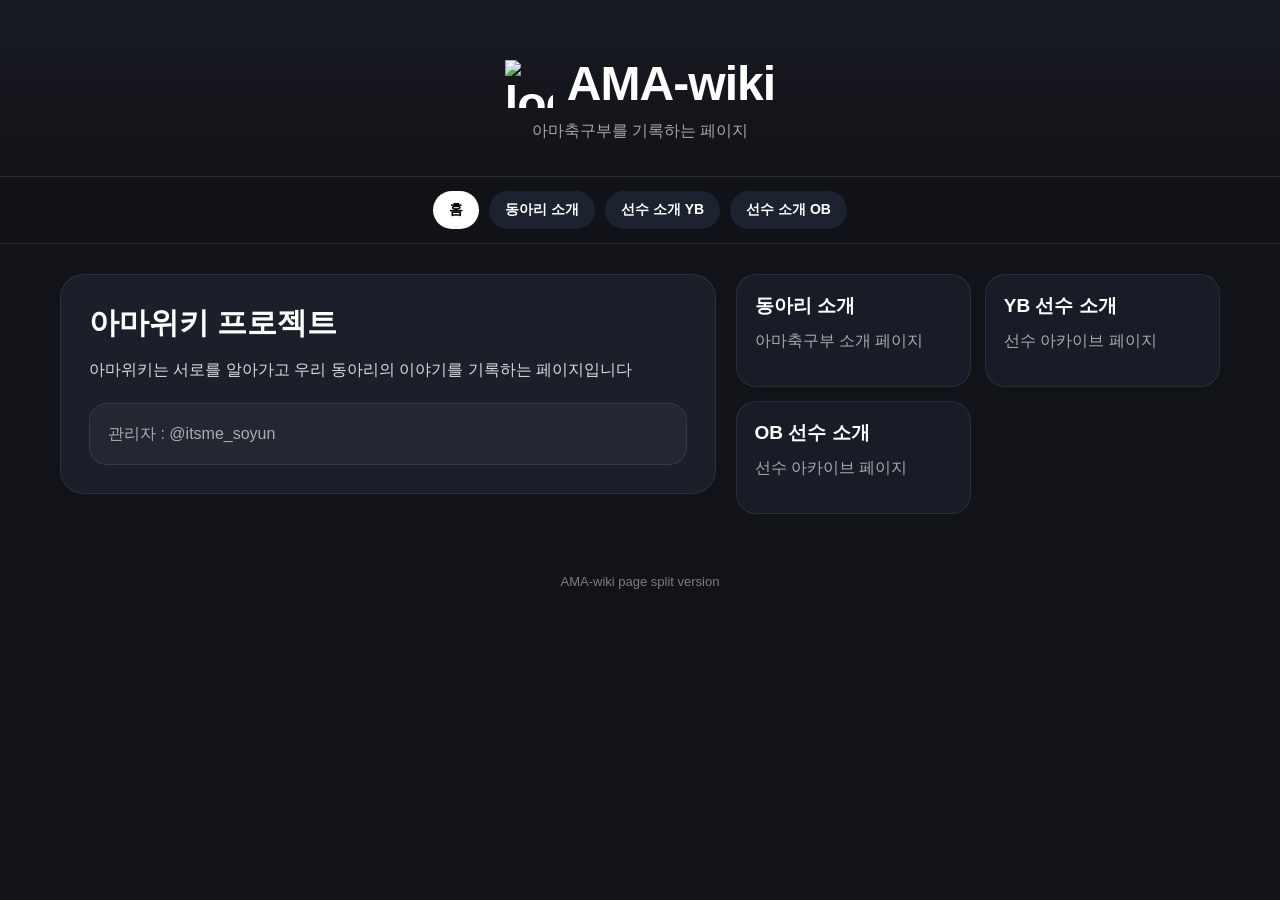
==== index.html @ be775c67 "Add files via upload" ====
<!DOCTYPE html>
<html lang="ko">
<head>
<meta charset="UTF-8">
<meta name="viewport" content="width=device-width, initial-scale=1.0">
<title>AMA-wiki</title>
<link rel="stylesheet" href="style.css">
</head>
<body>
<header class="hero">
  <h1 class="logo-title">
  <img src="image2/아마축구부 로고.png" alt="logo" class="logo-img">
  AMA-wiki
</h1>
  <p>아마축구부를 기록하는 페이지</p>
</header>
<nav class="main-nav"><a href="index.html" class="active">홈</a><a href="club.html" class="">동아리 소개</a><a href="yb.html" class="">선수 소개 YB</a><a href="ob.html" class="">선수 소개 OB</a></nav>
<main class="container">
  <section class="home-grid">
    <div class="intro-card">
      <h2>아마위키 프로젝트</h2>
      <p>아마위키는 서로를 알아가고 우리 동아리의 이야기를 기록하는 페이지입니다</p>
      <div class="notice">관리자 : @itsme_soyun</div>
    </div>
    <div class="link-grid">
      <a class="link-card" href="club.html">
        <h3>동아리 소개</h3>
        <p>아마축구부 소개 페이지</p>
      </a>
      <a class="link-card" href="yb.html">
        <h3>YB 선수 소개</h3>
        <p>선수 아카이브 페이지</p>
      </a>
      <a class="link-card" href="ob.html">
        <h3>OB 선수 소개</h3>
        <p>선수 아카이브 페이지</p>
      </a>
    </div>
  </section>
</main>
<div class="footer">AMA-wiki page split version</div>
</body>
</html>
---- style.css ----
*{box-sizing:border-box}

:root{
  --bg:#111318;
  --panel:#171c26;
  --panel-2:#1a1f29;
  --line:rgba(255,255,255,.08);
  --text:rgba(255,255,255,.84);
  --muted:rgba(255,255,255,.62);
  --pill:#1c2230;
}

html{scroll-behavior:smooth}

body{
  margin:0;
  font-family:-apple-system,BlinkMacSystemFont,"Apple SD Gothic Neo","Pretendard","Noto Sans KR",Arial,sans-serif;
  background:var(--bg);
  color:#fff;
}

a{
  color:inherit;
  text-decoration:none;
}

img{display:block}

/* 헤더 */
header.hero{
  padding:56px 20px 34px;
  text-align:center;
  border-bottom:1px solid var(--line);
  background:linear-gradient(to bottom,#171a21,#111318);
}

.hero h1{
  margin:0;
  font-size:48px;
  font-weight:800;
  letter-spacing:-.02em;
}

.hero p{
  margin:10px 0 0;
  color:var(--muted);
}

.logo-title{
  display:flex;
  align-items:center;
  justify-content:center;
  gap:14px;
}

.logo-img{
  width:48px;
  height:48px;
  object-fit:contain;
}

/* 네비 */
.main-nav{
  position:sticky;
  top:0;
  z-index:30;
  display:flex;
  justify-content:center;
  gap:10px;
  flex-wrap:wrap;
  padding:14px 16px;
  background:rgba(17,19,24,.88);
  backdrop-filter:blur(10px);
  border-bottom:1px solid var(--line);
}

.main-nav a{
  padding:10px 16px;
  border-radius:999px;
  background:var(--pill);
  color:#fff;
  font-size:14px;
  font-weight:700;
}

.main-nav a.active{
  background:#fff;
  color:#000;
}

/* 공통 레이아웃 */
.container{
  max-width:1200px;
  margin:0 auto;
  padding:30px 20px 60px;
}

.intro-card,
.info-box,
.player-card,
.control-box,
.modal-box{
  border:1px solid var(--line);
}

/* 소개 페이지 */
.intro-card{
  background:var(--panel-2);
  border-radius:24px;
  padding:28px;
  margin-bottom:20px;
}

.intro-card h2,
.section-title{
  margin:0 0 12px;
  font-size:30px;
}

.intro-card p,
.section-desc,
.info-box p{
  margin:0;
  line-height:1.8;
  color:var(--text);
}

.intro-grid{
  display:grid;
  grid-template-columns:repeat(2,1fr);
  gap:18px;
}

.info-box{
  background:var(--panel);
  border-radius:18px;
  padding:18px;
}

.info-box h3{
  margin:0 0 10px;
  font-size:18px;
}

/* 홈 */
.home-grid{
  display:grid;
  grid-template-columns:1.15fr .85fr;
  gap:20px;
}

.link-grid{
  display:grid;
  grid-template-columns:repeat(2,1fr);
  gap:14px;
}

.link-card{
  background:var(--panel);
  border:1px solid var(--line);
  border-radius:20px;
  padding:18px;
  transition:.2s ease;
}

.link-card:hover{
  transform:translateY(-3px);
}

.link-card h3{
  margin:0 0 8px;
  font-size:19px;
}

.link-card p{
  margin:0;
  color:var(--muted);
  line-height:1.7;
}

/* 기존 top-bar 기본 */
.top-bar{
  display:grid;
  grid-template-columns:1fr auto;
  gap:14px;
  align-items:start;
  margin-bottom:24px;
}

.search-box input{
  width:100%;
  padding:14px 16px;
  border:none;
  border-radius:14px;
  background:var(--pill);
  color:#fff;
  font-size:14px;
}

.control-row{
  display:flex;
  gap:10px;
  flex-wrap:wrap;
  justify-content:flex-end;
}

.control-box select,
.toggle-btn{
  padding:12px 14px;
  border:none;
  border-radius:14px;
  background:var(--pill);
  color:#fff;
  font-size:14px;
  cursor:pointer;
}

.toggle-btn.active{
  background:#fff;
  color:#000;
  font-weight:800;
}

/* 선수 소개 페이지용 개선된 상단 바 */
.clean-top-bar{
  display:flex;
  align-items:center;
  justify-content:flex-start;
  gap:14px;
  flex-wrap:nowrap;
  margin-top:10px;
  margin-bottom:22px;
}

.compact-search{
  flex:1;
  max-width:980px;
}

.compact-search input{
  width:100%;
  height:48px;
  padding:0 18px;
  border:1px solid rgba(255,255,255,0.08);
  border-radius:18px;
  background:linear-gradient(135deg, rgba(19,27,45,0.95), rgba(25,35,56,0.92));
  color:#fff;
  font-size:16px;
  outline:none;
  transition:all 0.2s ease;
}

.compact-search input::placeholder{
  color:rgba(255,255,255,0.35);
}

.compact-search input:focus{
  border-color:rgba(255,255,255,0.18);
  box-shadow:0 0 0 4px rgba(255,255,255,0.04);
}

.clean-controls{
  display:flex;
  align-items:center;
  gap:10px;
  flex-shrink:0;
}

.select-wrap{
  position:relative;
  width:138px;
}

.select-wrap select{
  width:100%;
  height:48px;
  padding:0 40px 0 16px;
  border:1px solid rgba(255,255,255,0.08);
  border-radius:18px;
  background:linear-gradient(135deg, rgba(19,27,45,0.95), rgba(25,35,56,0.92));
  color:#fff;
  font-size:16px;
  font-weight:600;
  outline:none;
  appearance:none;
  -webkit-appearance:none;
  -moz-appearance:none;
  cursor:pointer;
  transition:all 0.2s ease;
}

.select-wrap select:focus{
  border-color:rgba(255,255,255,0.18);
  box-shadow:0 0 0 4px rgba(255,255,255,0.04);
}

.select-wrap::after{
  content:"⌄";
  position:absolute;
  right:14px;
  top:50%;
  transform:translateY(-52%);
  color:rgba(255,255,255,0.72);
  font-size:16px;
  pointer-events:none;
}

.select-wrap select option{
  background:#111827;
  color:#ffffff;
}

/* 선수 카드 */
.player-grid{
  display:grid;
  grid-template-columns:repeat(4,1fr);
  gap:20px;
}

.player-card{
  background:var(--panel-2);
  border-radius:20px;
  overflow:hidden;
  cursor:pointer;
  transition:.2s ease;
}

.player-card:hover{
  transform:translateY(-4px);
}

.card-image{
  width:100%;
  height:260px;
  object-fit:cover;
  background:#0e1116;
}

.card-body{
  padding:18px;
}

.badge{
  display:inline-flex;
  align-items:center;
  padding:6px 10px;
  border-radius:999px;
  font-size:12px;
  font-weight:800;
  margin-bottom:12px;
}

.badge.yb{
  background:rgba(76,175,80,.16);
  color:#9be7a0;
}

.badge.ob{
  background:rgba(33,150,243,.16);
  color:#90caf9;
}

.player-name{
  font-size:20px;
  font-weight:800;
  margin-bottom:10px;
}

.card-info{
  display:grid;
  gap:6px;
  font-size:14px;
  color:rgba(255,255,255,.8);
}

.empty{
  text-align:center;
  padding:64px 20px;
  color:var(--muted);
}

/* 모달 */
.modal{
  position:fixed;
  inset:0;
  background:rgba(0,0,0,.72);
  display:none;
  align-items:center;
  justify-content:center;
  padding:20px;
  z-index:100;
}

.modal.show{
  display:flex;
}

.modal-box{
  background:#141923;
  border-radius:24px;
  max-width:920px;
  width:100%;
  max-height:90vh;
  overflow:auto;
}

.modal-inner{
  display:grid;
  grid-template-columns:300px 1fr;
}

.modal-left{
  padding:24px;
  background:#10141c;
}

.modal-img{
  width:100%;
  border-radius:16px;
  object-fit:cover;
}

.modal-name{
  font-size:28px;
  font-weight:800;
  margin-top:14px;
}

.modal-sub{
  margin-top:8px;
  color:rgba(255,255,255,.7);
  line-height:1.6;
}

.modal-right{
  padding:24px;
}

.detail{
  background:var(--panel-2);
  border-radius:14px;
  padding:12px 14px;
  margin-bottom:10px;
}

.label{
  font-size:12px;
  color:rgba(255,255,255,.5);
}

.value{
  margin-top:4px;
  line-height:1.65;
  font-weight:600;
  word-break:keep-all;
}

.insta-wrap{
  display:flex;
  align-items:center;
  gap:10px;
  flex-wrap:wrap;
}

.insta-btn{
  display:inline-flex;
  align-items:center;
  padding:6px 14px;
  border-radius:999px;
  background:transparent;
  border:1px solid rgba(255,255,255,.24);
  color:#fff;
  font-size:12px;
  font-weight:700;
}

/* 안내문 / 푸터 */
.notice{
  margin-top:18px;
  padding:16px 18px;
  border-radius:18px;
  background:rgba(255,255,255,.04);
  color:var(--muted);
  line-height:1.75;
  border:1px solid var(--line);
}

.footer{
  text-align:center;
  padding:0 20px 50px;
  color:rgba(255,255,255,.45);
  font-size:13px;
}

/* 로고 의미 섹션 */
.logo-meaning-section{
  margin-top:28px;
}

.logo-meaning-box{
  background:#11161f;
  border:1px solid rgba(255,255,255,.08);
  border-radius:24px;
  padding:32px 28px 24px;
  color:#fff;
}

.logo-meaning-title{
  margin:0 0 24px;
  text-align:center;
  font-size:42px;
  font-weight:800;
  letter-spacing:-.03em;
  color:#fff;
}

.logo-meaning-content{
  display:grid;
  grid-template-columns:280px 1fr;
  gap:24px;
  align-items:center;
}

.logo-area{
  display:flex;
  justify-content:center;
  align-items:center;
}

.logo-big{
  width:100%;
  max-width:220px;
  object-fit:contain;
}

.meaning-area{
  display:flex;
  flex-direction:column;
  gap:34px;
}

.meaning-row{
  display:grid;
  grid-template-columns:90px 1fr;
  column-gap:16px;
  align-items:center;
}

.meaning-line{
  position:relative;
  width:100%;
  height:2px;
  background:rgba(255,255,255,.28);
}

.meaning-line::after{
  content:"";
  position:absolute;
  right:-6px;
  top:50%;
  width:12px;
  height:12px;
  border-radius:50%;
  background:#d0b06a;
  transform:translateY(-50%);
}

.meaning-text{
  font-size:18px;
  line-height:1.7;
  color:rgba(255,255,255,.88);
  word-break:keep-all;
}

.meaning-text strong{
  font-weight:800;
  color:#fff;
}

.logo-bottom-message{
  margin-top:30px;
  background:rgba(255,255,255,.04);
  border:1px solid rgba(255,255,255,.08);
  border-radius:18px;
  padding:18px 20px;
  text-align:center;
  font-size:20px;
  line-height:1.7;
  color:#fff;
}

.logo-bottom-message span{
  color:#d0b06a;
  font-weight:800;
  font-size:1.15em;
}

/* 소셜 링크 */
.social-links{
  display:flex;
  flex-direction:row;
  gap:12px;
  margin-top:16px;
}

.social-link{
  display:inline-block;
  padding:10px 18px;
  border-radius:12px;
  background:rgba(255,255,255,0.06);
  border:1px solid rgba(255,255,255,0.1);
  color:#ffffff;
  text-decoration:none;
  font-weight:600;
  transition:all 0.2s ease;
  white-space:nowrap;
}

.social-link:hover{
  background:rgba(255,255,255,0.12);
  transform:translateY(-2px);
}

/* 숨김 처리 */
#sortName,
#sortGeneration,
.toggle-btn,
.section-title,
.section-desc{
  display:none !important;
}

/* 반응형 */
@media (max-width: 1024px){
  .player-grid{
    grid-template-columns:repeat(3,1fr);
  }

  .home-grid{
    grid-template-columns:1fr;
  }

  .logo-meaning-content{
    grid-template-columns:1fr;
    text-align:center;
  }

  .meaning-row{
    grid-template-columns:1fr;
    row-gap:12px;
  }

  .meaning-line{
    max-width:120px;
    margin:0 auto;
  }
}

@media (max-width: 900px){
  .clean-top-bar{
    flex-direction:column;
    align-items:stretch;
    gap:12px;
  }

  .compact-search{
    max-width:100%;
  }

  .clean-controls{
    width:100%;
  }

  .select-wrap{
    width:100%;
  }

  .top-bar{
    grid-template-columns:1fr;
  }

  .intro-grid{
    grid-template-columns:1fr;
  }

  .player-grid{
    grid-template-columns:repeat(2,1fr);
  }

  .modal-inner{
    grid-template-columns:1fr;
  }
}

@media (max-width: 640px){
  .hero h1{
    font-size:36px;
  }

  .container{
    padding:24px 16px 50px;
  }

  .player-grid{
    grid-template-columns:1fr;
  }

  .link-grid{
    grid-template-columns:1fr;
  }

  .logo-meaning-title{
    font-size:32px;
  }

  .logo-bottom-message{
    font-size:17px;
  }
}
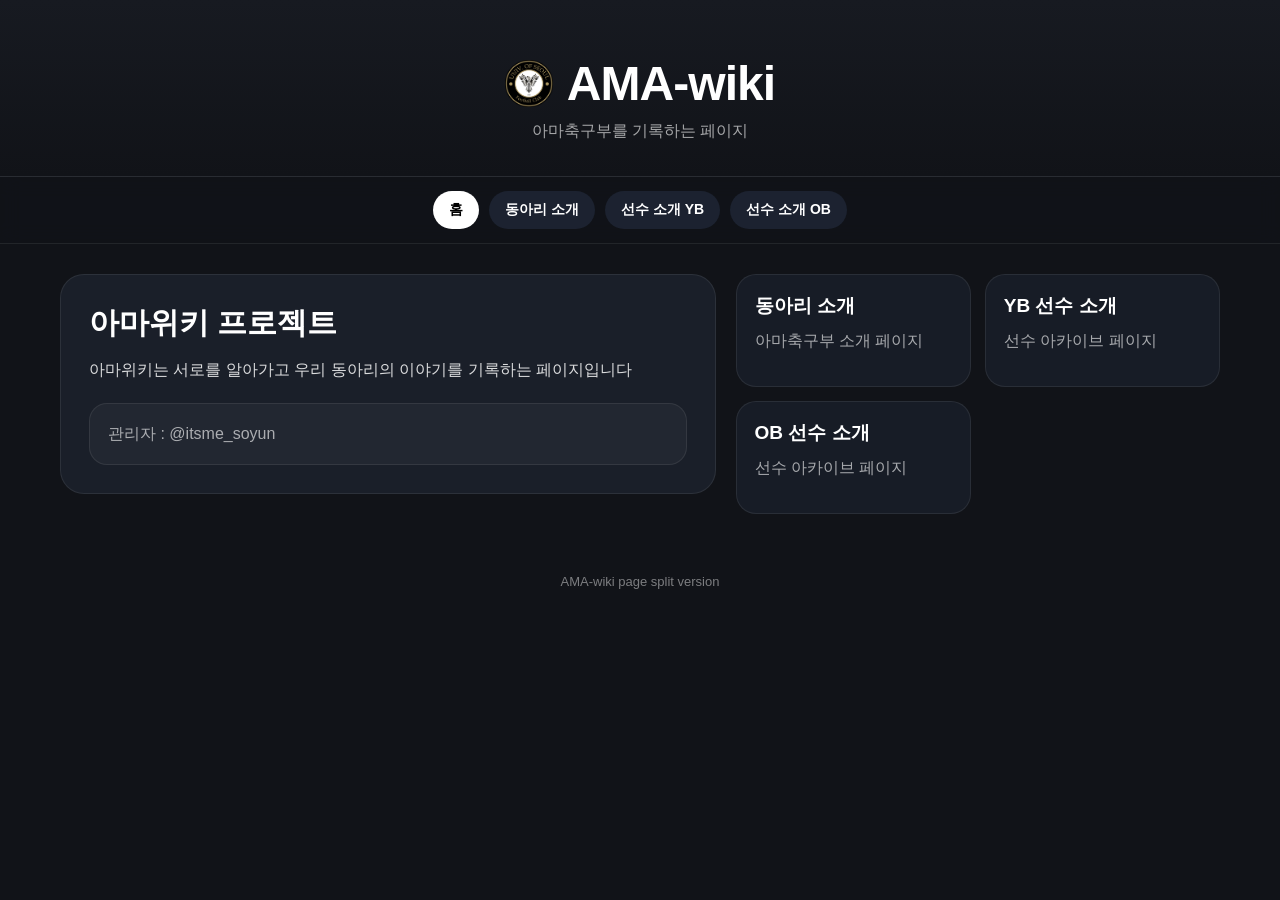
==== commit 3bc0a7cb: "Add files via upload" ====
--- a/index.html
+++ b/index.html
@@ -9,7 +9,7 @@
 <body>
 <header class="hero">
   <h1 class="logo-title">
-  <img src="image2/아마축구부 로고.png" alt="logo" class="logo-img">
+  <img src="image2/logo.png" alt="logo" class="logo-img">
   AMA-wiki
 </h1>
   <p>아마축구부를 기록하는 페이지</p>
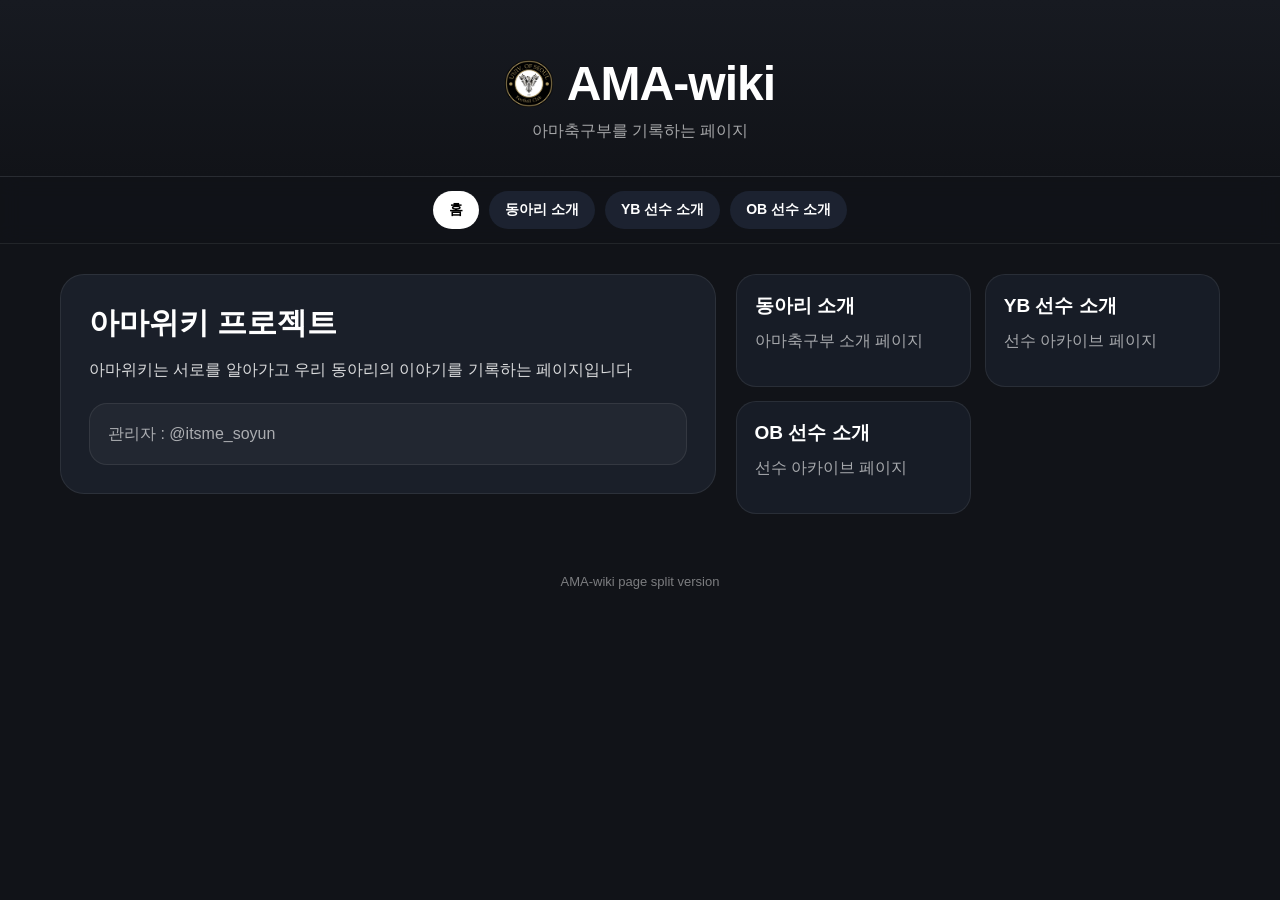
==== commit 321ce534: "Add files via upload" ====
--- a/index.html
+++ b/index.html
@@ -14,7 +14,7 @@
 </h1>
   <p>아마축구부를 기록하는 페이지</p>
 </header>
-<nav class="main-nav"><a href="index.html" class="active">홈</a><a href="club.html" class="">동아리 소개</a><a href="yb.html" class="">선수 소개 YB</a><a href="ob.html" class="">선수 소개 OB</a></nav>
+<nav class="main-nav"><a href="index.html" class="active">홈</a><a href="club.html" class="">동아리 소개</a><a href="yb.html" class="">YB 선수 소개</a><a href="ob.html" class="">OB 선수 소개</a></nav>
 <main class="container">
   <section class="home-grid">
     <div class="intro-card">
--- a/style.css
+++ b/style.css
@@ -331,7 +331,7 @@
 
 .card-image{
   width:100%;
-  height:260px;
+  height:220px;
   object-fit:cover;
   background:#0e1116;
 }
@@ -631,9 +631,10 @@
 }
 
 /* 반응형 */
-@media (max-width: 1024px){
+@media (max-width: 640px){
   .player-grid{
-    grid-template-columns:repeat(3,1fr);
+    grid-template-columns:repeat(2,1fr);
+    gap: 14px;
   }
 
   .home-grid{
@@ -701,10 +702,6 @@
     padding:24px 16px 50px;
   }
 
-  .player-grid{
-    grid-template-columns:1fr;
-  }
-
   .link-grid{
     grid-template-columns:1fr;
   }
